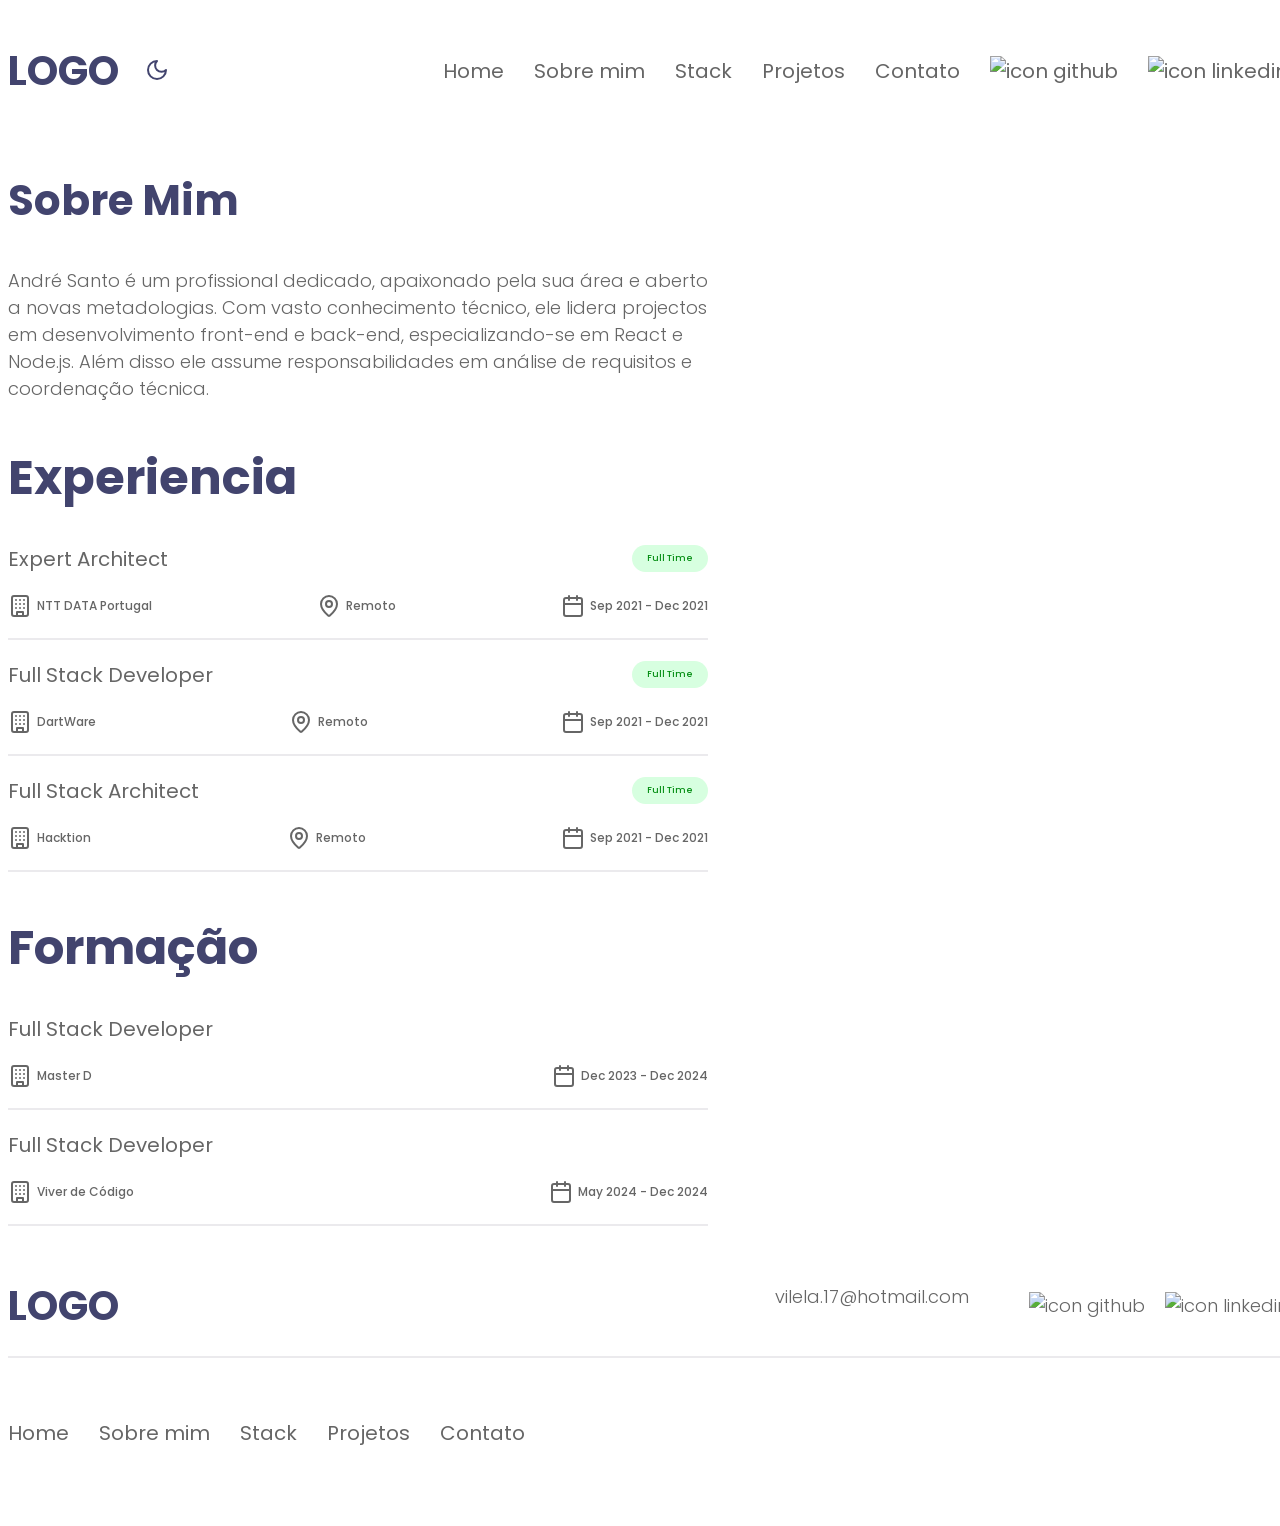
==== Portofólio/src/about.html @ d71cf4ef "Alteração de Pastas" ====
<!DOCTYPE html>
<html lang="pt" data-theme="light">
  <head>
    <title>Portofólio</title>
    <meta charset="UTF-8" />
    <link rel="preconnect" href="https://fonts.googleapis.com" />
    <link rel="preconnect" href="https://fonts.gstatic.com" crossorigin />
    <link
      href="https://fonts.googleapis.com/css2?family=Poppins:ital,wght@0,100;0,200;0,300;0,400;0,500;0,600;0,700;0,800;0,900;1,100;1,200;1,300;1,400;1,500;1,600;1,700;1,800;1,900&display=swap"
      rel="stylesheet"
    />
    <link rel="stylesheet" href="css/main.css" />
  </head>
  <body class="about-page">
    <div class="container">
      <header class="primaryHeader">
        <div class="columnLeft">
          <h2>LOGO</h2>
          <button id="toggleDarkMode" onclick="toggleDarkMode()">
            <svg
              xmlns="http://www.w3.org/2000/svg"
              width="24"
              height="24"
              viewBox="0 0 24 24"
              fill="none"
              stroke="currentColor"
              stroke-width="2"
              stroke-linecap="round"
              stroke-linejoin="round"
              class="lucide lucide-moon"
            >
              <path d="M12 3a6 6 0 0 0 9 9 9 9 0 1 1-9-9Z" />
            </svg>
          </button>
        </div>
        <div class="columnRight">
          <nav>
            <ul>
              <li>
                <a href="index.html">Home</a>
              </li>
              <li>
                <a href="about.html">Sobre mim</a>
              </li>
              <li>
                <a href="stack.html">Stack</a>
              </li>
              <li>
                <a href="projects.html">Projetos</a>
              </li>
              <li>
                <a href="contact.html">Contato</a>
              </li>
              <li>
                <a href="https://github.com/vilela90" target="_blank">
                  <img
                    src="assets/images/icon-github.png"
                    alt="icon github"
                    width="30"
                    height="30"
                  />
                </a>
              </li>
              <li>
                <a
                  href="https://www.linkedin.com/in/andr%C3%A9-santo-fullstack-developer/"
                  target="_blank"
                >
                  <img
                    src="assets/images/icon-linkedin.png"
                    alt="icon linkedin"
                    width="30"
                    height="30"
                  />
                </a>
              </li>
            </ul>
          </nav>
        </div>
      </header>
      <main>
        <section class="sectionAbout">
          <header>
            <h1>Sobre Mim</h1>
          </header>
          <p>André Santo é um profissional dedicado, apaixonado pela sua área e aberto a novas metadologias. Com vasto conhecimento técnico, ele lidera projectos em desenvolvimento front-end e back-end, especializando-se em React e Node.js. Além disso ele assume responsabilidades em análise de requisitos e coordenação técnica.
          </p>
        </section>

        <section class="sectionExperiances">
          <header>
            <h2>Experiencia</h2>
          </header>
          <ul class="expList">
            <li class="expListItem">
              <div class="expFirstLine">
                <div><h3>Expert Architect</h3></div>
                <div class="expBadge">Full Time</div>
              </div>

              <div class="expSecondLine">
                <div><svg xmlns="http://www.w3.org/2000/svg" width="24" height="24" viewBox="0 0 24 24" fill="none" stroke="currentColor" stroke-width="2" stroke-linecap="round" stroke-linejoin="round" class="lucide lucide-building"><rect width="16" height="20" x="4" y="2" rx="2" ry="2"/><path d="M9 22v-4h6v4"/><path d="M8 6h.01"/><path d="M16 6h.01"/><path d="M12 6h.01"/><path d="M12 10h.01"/><path d="M12 14h.01"/><path d="M16 10h.01"/><path d="M16 14h.01"/><path d="M8 10h.01"/><path d="M8 14h.01"/></svg>NTT DATA Portugal</div>
                <div><svg xmlns="http://www.w3.org/2000/svg" width="24" height="24" viewBox="0 0 24 24" fill="none" stroke="currentColor" stroke-width="2" stroke-linecap="round" stroke-linejoin="round" class="lucide lucide-map-pin"><path d="M20 10c0 4.993-5.539 10.193-7.399 11.799a1 1 0 0 1-1.202 0C9.539 20.193 4 14.993 4 10a8 8 0 0 1 16 0"/><circle cx="12" cy="10" r="3"/></svg>Remoto</div>
                <div><svg xmlns="http://www.w3.org/2000/svg" width="24" height="24" viewBox="0 0 24 24" fill="none" stroke="currentColor" stroke-width="2" stroke-linecap="round" stroke-linejoin="round" class="lucide lucide-calendar"><path d="M8 2v4"/><path d="M16 2v4"/><rect width="18" height="18" x="3" y="4" rx="2"/><path d="M3 10h18"/></svg>Sep 2021 - Dec 2021</div>
              </div>
            </li>
          </ul>

          <ul class="expList">
            <li class="expListItem">
              <div class="expFirstLine">
                <div><h3>Full Stack Developer</h3></div>
                <div class="expBadge">Full Time</div>
              </div>

              <div class="expSecondLine">
                <div><svg xmlns="http://www.w3.org/2000/svg" width="24" height="24" viewBox="0 0 24 24" fill="none" stroke="currentColor" stroke-width="2" stroke-linecap="round" stroke-linejoin="round" class="lucide lucide-building"><rect width="16" height="20" x="4" y="2" rx="2" ry="2"/><path d="M9 22v-4h6v4"/><path d="M8 6h.01"/><path d="M16 6h.01"/><path d="M12 6h.01"/><path d="M12 10h.01"/><path d="M12 14h.01"/><path d="M16 10h.01"/><path d="M16 14h.01"/><path d="M8 10h.01"/><path d="M8 14h.01"/></svg>DartWare</div>
                <div><svg xmlns="http://www.w3.org/2000/svg" width="24" height="24" viewBox="0 0 24 24" fill="none" stroke="currentColor" stroke-width="2" stroke-linecap="round" stroke-linejoin="round" class="lucide lucide-map-pin"><path d="M20 10c0 4.993-5.539 10.193-7.399 11.799a1 1 0 0 1-1.202 0C9.539 20.193 4 14.993 4 10a8 8 0 0 1 16 0"/><circle cx="12" cy="10" r="3"/></svg>Remoto</div>
                <div><svg xmlns="http://www.w3.org/2000/svg" width="24" height="24" viewBox="0 0 24 24" fill="none" stroke="currentColor" stroke-width="2" stroke-linecap="round" stroke-linejoin="round" class="lucide lucide-calendar"><path d="M8 2v4"/><path d="M16 2v4"/><rect width="18" height="18" x="3" y="4" rx="2"/><path d="M3 10h18"/></svg>Sep 2021 - Dec 2021</div>
              </div>
            </li>
          </ul>

          <ul class="expList">
            <li class="expListItem">
              <div class="expFirstLine">
                <div><h3>Full Stack Architect</h3></div>
                <div class="expBadge">Full Time</div>
              </div>

              <div class="expSecondLine">
                <div><svg xmlns="http://www.w3.org/2000/svg" width="24" height="24" viewBox="0 0 24 24" fill="none" stroke="currentColor" stroke-width="2" stroke-linecap="round" stroke-linejoin="round" class="lucide lucide-building"><rect width="16" height="20" x="4" y="2" rx="2" ry="2"/><path d="M9 22v-4h6v4"/><path d="M8 6h.01"/><path d="M16 6h.01"/><path d="M12 6h.01"/><path d="M12 10h.01"/><path d="M12 14h.01"/><path d="M16 10h.01"/><path d="M16 14h.01"/><path d="M8 10h.01"/><path d="M8 14h.01"/></svg>Hacktion</div>
                <div><svg xmlns="http://www.w3.org/2000/svg" width="24" height="24" viewBox="0 0 24 24" fill="none" stroke="currentColor" stroke-width="2" stroke-linecap="round" stroke-linejoin="round" class="lucide lucide-map-pin"><path d="M20 10c0 4.993-5.539 10.193-7.399 11.799a1 1 0 0 1-1.202 0C9.539 20.193 4 14.993 4 10a8 8 0 0 1 16 0"/><circle cx="12" cy="10" r="3"/></svg>Remoto</div>
                <div><svg xmlns="http://www.w3.org/2000/svg" width="24" height="24" viewBox="0 0 24 24" fill="none" stroke="currentColor" stroke-width="2" stroke-linecap="round" stroke-linejoin="round" class="lucide lucide-calendar"><path d="M8 2v4"/><path d="M16 2v4"/><rect width="18" height="18" x="3" y="4" rx="2"/><path d="M3 10h18"/></svg>Sep 2021 - Dec 2021</div>
              </div>
            </li>
          </ul>
          
        </section>

        <section class="sectionFormation">
          <header>
            <h2>Formação</h2>
          </header>
          <ul class="expList">
            <li class="expListItem">
              <div class="expFirstLine">
                <div><h3>Full Stack Developer</h3></div>
              </div>

              <div class="expSecondLine">
                <div><svg xmlns="http://www.w3.org/2000/svg" width="24" height="24" viewBox="0 0 24 24" fill="none" stroke="currentColor" stroke-width="2" stroke-linecap="round" stroke-linejoin="round" class="lucide lucide-building"><rect width="16" height="20" x="4" y="2" rx="2" ry="2"/><path d="M9 22v-4h6v4"/><path d="M8 6h.01"/><path d="M16 6h.01"/><path d="M12 6h.01"/><path d="M12 10h.01"/><path d="M12 14h.01"/><path d="M16 10h.01"/><path d="M16 14h.01"/><path d="M8 10h.01"/><path d="M8 14h.01"/></svg>Master D</div>
                <div><svg xmlns="http://www.w3.org/2000/svg" width="24" height="24" viewBox="0 0 24 24" fill="none" stroke="currentColor" stroke-width="2" stroke-linecap="round" stroke-linejoin="round" class="lucide lucide-calendar"><path d="M8 2v4"/><path d="M16 2v4"/><rect width="18" height="18" x="3" y="4" rx="2"/><path d="M3 10h18"/></svg>Dec 2023 - Dec 2024</div>
              </div>
            </li>
          </ul>

          <ul class="expList">
            <li class="expListItem">
              <div class="expFirstLine">
                <div><h3>Full Stack Developer</h3></div>
              </div>

              <div class="expSecondLine">
                <div><svg xmlns="http://www.w3.org/2000/svg" width="24" height="24" viewBox="0 0 24 24" fill="none" stroke="currentColor" stroke-width="2" stroke-linecap="round" stroke-linejoin="round" class="lucide lucide-building"><rect width="16" height="20" x="4" y="2" rx="2" ry="2"/><path d="M9 22v-4h6v4"/><path d="M8 6h.01"/><path d="M16 6h.01"/><path d="M12 6h.01"/><path d="M12 10h.01"/><path d="M12 14h.01"/><path d="M16 10h.01"/><path d="M16 14h.01"/><path d="M8 10h.01"/><path d="M8 14h.01"/></svg>Viver de Código</div>
                <div><svg xmlns="http://www.w3.org/2000/svg" width="24" height="24" viewBox="0 0 24 24" fill="none" stroke="currentColor" stroke-width="2" stroke-linecap="round" stroke-linejoin="round" class="lucide lucide-calendar"><path d="M8 2v4"/><path d="M16 2v4"/><rect width="18" height="18" x="3" y="4" rx="2"/><path d="M3 10h18"/></svg>May 2024 - Dec 2024</div>
              </div>
            </li>
          </ul>
          
        </section>
        
        
        <footer class="footerWrapper">
            <div class="mainFooter">
              <div class="mainFooterColumn left">
                <h2>LOGO</h2>
              </div>

              <div class="mainFooterColumn right">
                <div>
                  <a href="mailto:vilela.17@hotmail.com">vilela.17@hotmail.com</p>
                </div>
                <div>
                  <ul>
                    <li>
                      <a href="https://github.com/vilela90" target="_blank">
                        <img
                          src="assets/images/icon-github.png"
                          alt="icon github"
                          width="30"
                          height="30"
                        />
                      </a>
                    </li>
                    <li>
                      <a
                        href="https://www.linkedin.com/in/andr%C3%A9-santo-fullstack-developer/"
                        target="_blank"
                      >
                        <img
                          src="assets/images/icon-linkedin.png"
                          alt="icon linkedin"
                          width="30"
                          height="30"
                        />
                      </a>
                    </li>
                  </ul>
                </div>
              </div>
            </div>

            <div class="miniFooter">
              <nav>
                <ul>
                  <li>
                    <a href="index.html">Home</a>
                  </li>
                  <li>
                    <a href="about.html">Sobre mim</a>
                  </li>
                  <li>
                    <a href="stack.html">Stack</a>
                  </li>
                  <li>
                    <a href="projects.html">Projetos</a>
                  </li>
                  <li>
                    <a href="contact.html">Contato</a>
                  </li>
                  <li>
                  <li>
                </ul>
              </nav>
            </div>
        </footer>
      </main>
    </div>
    <script src="js/main.js"></script>
  </body>
</html>
---- Portofólio/src/css/main.css ----
/*
* MAIN
* - CSS principal do projeto
*/

@import url("_variables.css");

html {
  font-size: 62.5%;
  font-family: "Poppins", sans-serif;
}

body {
  background-color: var(--background);
  color: #fff;
}

/*
*
* TIPOGRAFIA
*
*/

h1,
h2 {
  font-weight: var(--fontWeightBold);
}

h1 {
  color: var(--colorH1);
  font-size: 5.8rem;
}

h2 {
  color: var(--colorH2);
  font-size: 4.8rem;
}

h3 {
  color: var(--colorH3);
  font-weight: var(--fontWeightRegular);
  font-size: 3.2rem;
}

h4 {
  color: var(--colorH4);
  font-weight: var(--fontWeightMedium);
  font-size: 2.8rem;
}

p {
  color: var(--colorP);
  font-weight: var(--fontWeightLight);
  font-size: 1.8rem;
}

small {
  color: var(--colorP);
  font-weight: var(--fontWeightLight);
  font-size: 1.4rem;
}

strong {
  color: var(--colorP);
  font-weight: var(--fontWeightRegular);
  font-size: 1.6rem;
}

section {
  margin: 200px 0;
}

.primaryHeader {
  display: flex;
  justify-content: space-between;
  align-items: center;
}

.primaryHeader .columnLeft {
  width: 20%;
  display: flex;
  justify-content: flex-start;
  align-items: center;
  gap: 20px;
}

.primaryHeader .columnLeft button {
  background-color: transparent;
  border: none;
  cursor: pointer;
}

.primaryHeader .columnLeft button svg {
  stroke: var(--colorText);
}

.primaryHeader .columnRight {
  width: 80%;
}

.primaryHeader .columnLeft h2 {
  font-size: 4rem;
  font-weight: var(--fontWeightBold);
}

.primaryHeader .columnRight nav ul {
  display: flex;
  justify-content: flex-end;
  align-items: center;
  gap: 30px;
}

.primaryHeader .columnRight nav ul li a {
  font-size: 2rem;
  color: var(--colorPrimaryMenu);
  text-decoration: none;
}

.primaryHeader .columnRight nav ul {
  list-style: none;
}

.container {
  width: 1280px;
  margin: 0 auto;
}

/*
*
* SECTION BANNER
*
*/

.sectionBanner {
  display: flex;
  justify-content: space-between;
  align-items: center;
  width: 1200px;
  margin-left: auto;
  margin-right: auto;
}

.sectionBanner .columnLeft h1 {
  font-size: 5.8rem;
  line-height: 7rem;
}

.sectionBanner .columnLeft h1 span {
  background: var(--primaryGradient);
  background-clip: text;
  -webkit-text-fill-color: transparent;
}

.sectionBanner .columnRight img {
  width: calc(100% - 20px);
  height: calc(100% - 20px);
  border-radius: 100%;
  /* 
  Caso não consigam fazer border gradient com o pseudo elemento - before:
  Deixo uma alternativa (menos compativel com navegadores mais antigos).
  ----------->
  border: 5px solid;
  border-image-slice: 1;
  border-image-source: linear-gradient(#743ad5, #d53a9d);
  */
}

.sectionBanner .columnRight {
  position: relative;
  border-radius: 100%;
  overflow: hidden;
  display: flex;
  justify-content: center;
  align-items: center;
  width: 349px;
  height: 349px;
}

.sectionBanner .columnRight::before {
  content: "";
  width: 100%;
  height: 100%;
  background: var(--primaryGradient);
  left: 0;
  top: 0;
  position: absolute;
  z-index: -1;
  transform: rotate(-90deg);
}

/*
*
* SECTION STACK
*
*/

.sectionStack header {
  text-align: center;
}

.sectionStack header h2 {
  margin-bottom: 10px;
}
.sectionStack header h3 {
  margin-top: 0;
}

.sectionStack .stackImagesContainer {
  display: flex;
  justify-content: space-around;
  align-items: flex-start;
  flex-wrap: wrap;
  column-gap: 40px;
  row-gap: 70px;
  width: 1024px;
  margin: 100px auto 0 auto;
}

.imageLight,
.imageDark {
  display: none;
}

html[data-theme="light"] .imageLight {
  display: inline-block !important;
}

html[data-theme="dark"] .imageDark {
  display: inline-block !important;
}

/*
*
* SECTION PROJECTS
*
*/

.sectionProjects header {
  text-align: center;
}

.sectionProjects header h2 {
  margin-bottom: 10px;
}
.sectionProjects header h3 {
  margin-top: 0;
}

.sectionProjects .projectsContainer {
  display: flex;
  justify-content: flex-start;
  align-items: flex-start;
  flex-wrap: wrap;
  column-gap: 40px;
  row-gap: 60px;
  margin-top: 100px;
}

.projectBox {
  max-width: 375px;
  width: 100%;
  border-radius: 20px;
  overflow: hidden;
  background-color: var(--backgroundProjectBox);
  box-shadow: rgba(000, 000, 000, 0.2) 0px 8px 24px;
}

.projectContent {
  padding: 30px;
}

.projectContent h4 {
  margin: 0;
  line-height: 2.8rem;
}

.projectActions {
  display: flex;
  justify-content: space-between;
  align-items: center;
  width: 100%;
  margin-top: 20px;
}

.projectActions .linkWithIcon {
  display: flex;
  align-items: center;
  gap: 10px;
}

.projectActions .linkWithIcon a {
  color: var(--colorAnchor);
  text-decoration: underline;
  font-size: 1.6rem;
  font-weight: var(--fontWeightRegular);
}

.projectActions .linkWithIcon:first-child svg path {
  stroke: var(--colorAnchor);
}

.projectActions .linkWithIcon:last-child svg path {
  fill: var(--colorAnchor);
}

/* footerWrapper
mainFooter
mainFooterColumn */

/*
*
* FOOTER
*
*/

.footerWrapper .mainFooter {
  display: flex;
  justify-content: space-between;
  align-items: center;
  border-bottom: 2px solid var(--colorBorder);
  height: 100px;
}

/*
*
* MAIN FOOTER
*
*/

.footerWrapper .mainFooter .mainFooterColumn {
  display: flex;
  align-items: center;
}

.footerWrapper .mainFooter .mainFooterColumn.left {
  justify-content: flex-start;
}

.footerWrapper .mainFooter .mainFooterColumn.left h2 {
  font-size: 4rem;
}

.footerWrapper .mainFooter .mainFooterColumn.right {
  justify-content: flex-end;
}

.mainFooterColumn.right ul {
  list-style: none;
  display: flex;
  justify-content: center;
  align-items: center;
  gap: 20px;
}

.mainFooterColumn.right a {
  color: var(--colorP);
  font-weight: var(--fontWeightLight);
  font-size: 1.8rem;
  text-decoration: none;
}

/*
*
* MINI FOOTER
*
*/

.miniFooter {
  padding: 60px 0;
}

.miniFooter nav ul {
  display: flex;
  justify-content: flex-start;
  align-items: center;
  gap: 30px;
  padding-left: 0;
  margin-top: 0;
}

.miniFooter nav ul li a {
  font-size: 2rem;
  color: var(--colorPrimaryMenu);
  text-decoration: none;
}

.miniFooter nav ul {
  list-style: none;
}

/*
* PAGES
*/


/*
* PAGE About
*/
.about-page section {
  width: 100%;
  max-width: 700px;
  margin: 30px 0;
}

.about-page section header h2 {
  margin-bottom: 10px;
}

.about-page section.sectionAbout h1 {
  font-size: 4.2rem;
  font-weight: var(--fontWeightBold);
}

.about-page .expList {
  color: var(--colorP);
  list-style: none;
  padding-left: 0;
  margin: 0;
}

.about-page .expList .expListItem {
  padding-bottom: 20px;
  border-bottom: 2px solid var(--colorBorder);
}

.about-page .expList .expFirstLine {
  display: flex;
  justify-content: space-between;
  align-items: center;
}

.about-page .expList .expFirstLine h3 {
  font-size: 2rem;
  font-weight: var(--fontWeightRegular);
}

.about-page .expBadge {
  background-color: var(--green02);
  color: var(--green01);
  padding: 7px 15px;
  border-radius: 100px;
  cursor: default;
  font-size: 0.9rem;
  font-weight: var(--fontWeightMedium);
}

.about-page .expList .expSecondLine {
  display: flex;
  justify-content: space-between;
  align-items: center;
  font-size: 1.2rem;
  font-weight: var(--fontWeightMedium);
  color: var(--colorP);
}

.about-page .expList .expSecondLine > div {
  display: flex;
  align-items: center;
  gap: 5px;
}

/*
* PAGE Stack
*/

/*.stack-page section {
  width: 100%;
  max-width: 700px;
  margin: 30px 0;
}*/

.sectionStack1 header {
  text-align: left;
}

.sectionStack1 header h2 {
  font-size: 4.2rem;
  font-weight: var(--fontWeightBold);
}
.sectionStack1 header h3 {
  font-size: 2rem;
  font-weight: var(--fontWeightRegular);
}

.sectionStack1 .stackImagesContainer {
  display: flex;
  justify-content: space-around;
  align-items: flex-start;
  flex-wrap: wrap;
  column-gap: 100px;
  row-gap: 70px;
  
  margin: 100px auto 0 auto;
}

.imageLight,
.imageDark {
  display: none;
}

html[data-theme="light"] .imageLight {
  display: inline-block !important;
}

html[data-theme="dark"] .imageDark {
  display: inline-block !important;
}


/*
* PAGE Projects
*/



.sectionProjects1 header {
  text-align: left;
}

.sectionProjects1 header h2 {
  font-size: 4.2rem;
  font-weight: var(--fontWeightBold);
}
.sectionProjects1 header h3 {
  font-size: 2rem;
  font-weight: var(--fontWeightRegular);
}

.sectionProjects1 .projectsContainer {
  display: flex;
  justify-content: flex-start;
  align-items: flex-start;
  flex-wrap: wrap;
  column-gap: 40px;
  row-gap: 60px;
  margin-top: 100px;
}

.projectBox {
  max-width: 375px;
  width: 100%;
  border-radius: 20px;
  overflow: hidden;
  background-color: var(--backgroundProjectBox);
  box-shadow: rgba(000, 000, 000, 0.2) 0px 8px 24px;
}

.projectContent {
  padding: 30px;
}

.projectContent h4 {
  margin: 0;
  line-height: 2.8rem;
}

.projectActions {
  display: flex;
  justify-content: space-between;
  align-items: center;
  width: 100%;
  margin-top: 20px;
}

.projectActions .linkWithIcon {
  display: flex;
  align-items: center;
  gap: 10px;
}

.projectActions .linkWithIcon a {
  color: var(--colorAnchor);
  text-decoration: underline;
  font-size: 1.6rem;
  font-weight: var(--fontWeightRegular);
}

.projectActions .linkWithIcon:first-child svg path {
  stroke: var(--colorAnchor);
}

.projectActions .linkWithIcon:last-child svg path {
  fill: var(--colorAnchor);
}



/*
* PAGE Contact
*/

.sectionContact {
  margin: 200px 0;
}

.sectionContact div{
  text-align: center;
}

.sectionContact h1 {
  font-size: 5.8rem;
  line-height: 7rem;
  margin-bottom: 20px;
}

.sectionContact a{
  background: var(--primaryGradient);
  background-clip: text;
  -webkit-text-fill-color: transparent;
  font-size: 5.8rem;
  line-height: 7rem;
  font-weight: var(--fontWeightBold);
  text-decoration: none;
}
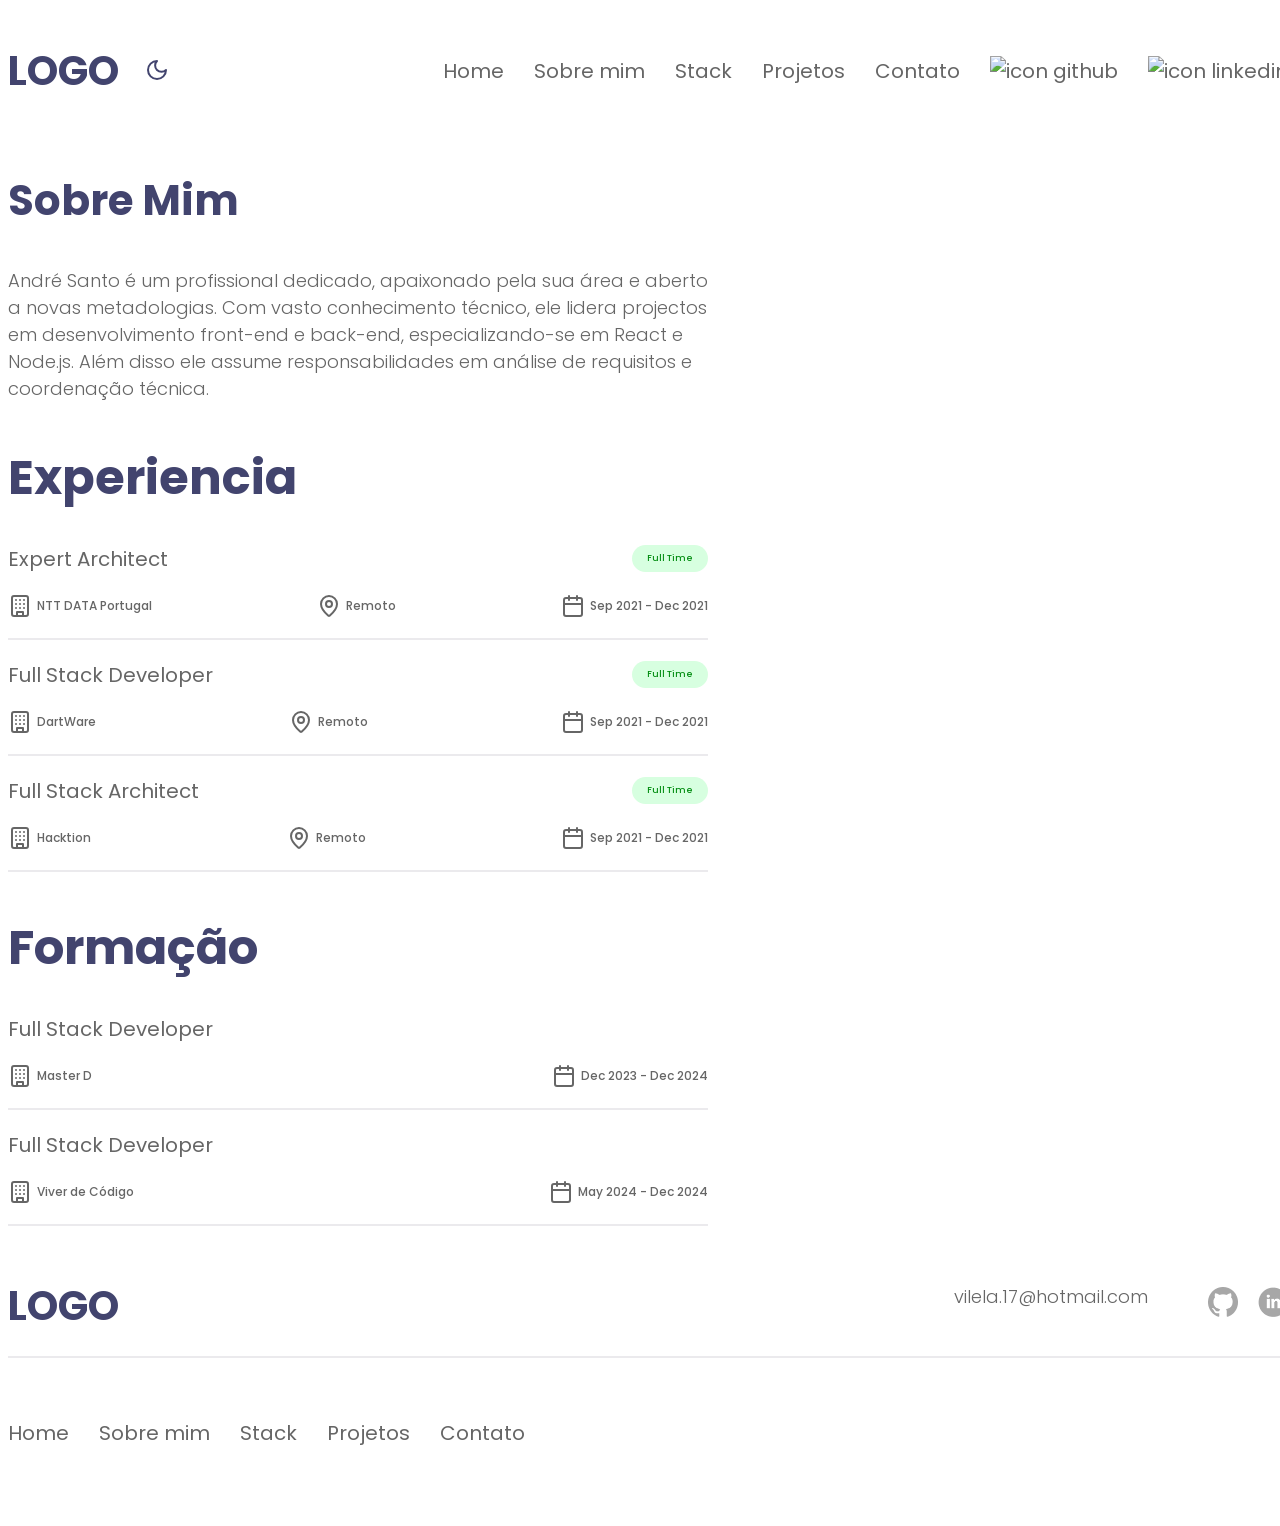
==== commit 6b974060: "refactor(HTML): footer movido para a mesma hierarquia do header e main" ====
--- a/Portofólio/src/about.html
+++ b/Portofólio/src/about.html
@@ -169,9 +169,9 @@
           </ul>
           
         </section>
-        
-        
-        <footer class="footerWrapper">
+      </main>
+
+      <footer class="footerWrapper">
             <div class="mainFooter">
               <div class="mainFooterColumn left">
                 <h2>LOGO</h2>
@@ -186,7 +186,7 @@
                     <li>
                       <a href="https://github.com/vilela90" target="_blank">
                         <img
-                          src="assets/images/icon-github.png"
+                          src="../assets/images/icon-github.png"
                           alt="icon github"
                           width="30"
                           height="30"
@@ -199,7 +199,7 @@
                         target="_blank"
                       >
                         <img
-                          src="assets/images/icon-linkedin.png"
+                          src="../assets/images/icon-linkedin.png"
                           alt="icon linkedin"
                           width="30"
                           height="30"
@@ -234,8 +234,8 @@
                 </ul>
               </nav>
             </div>
-        </footer>
-      </main>
+      </footer>
+
     </div>
     <script src="js/main.js"></script>
   </body>
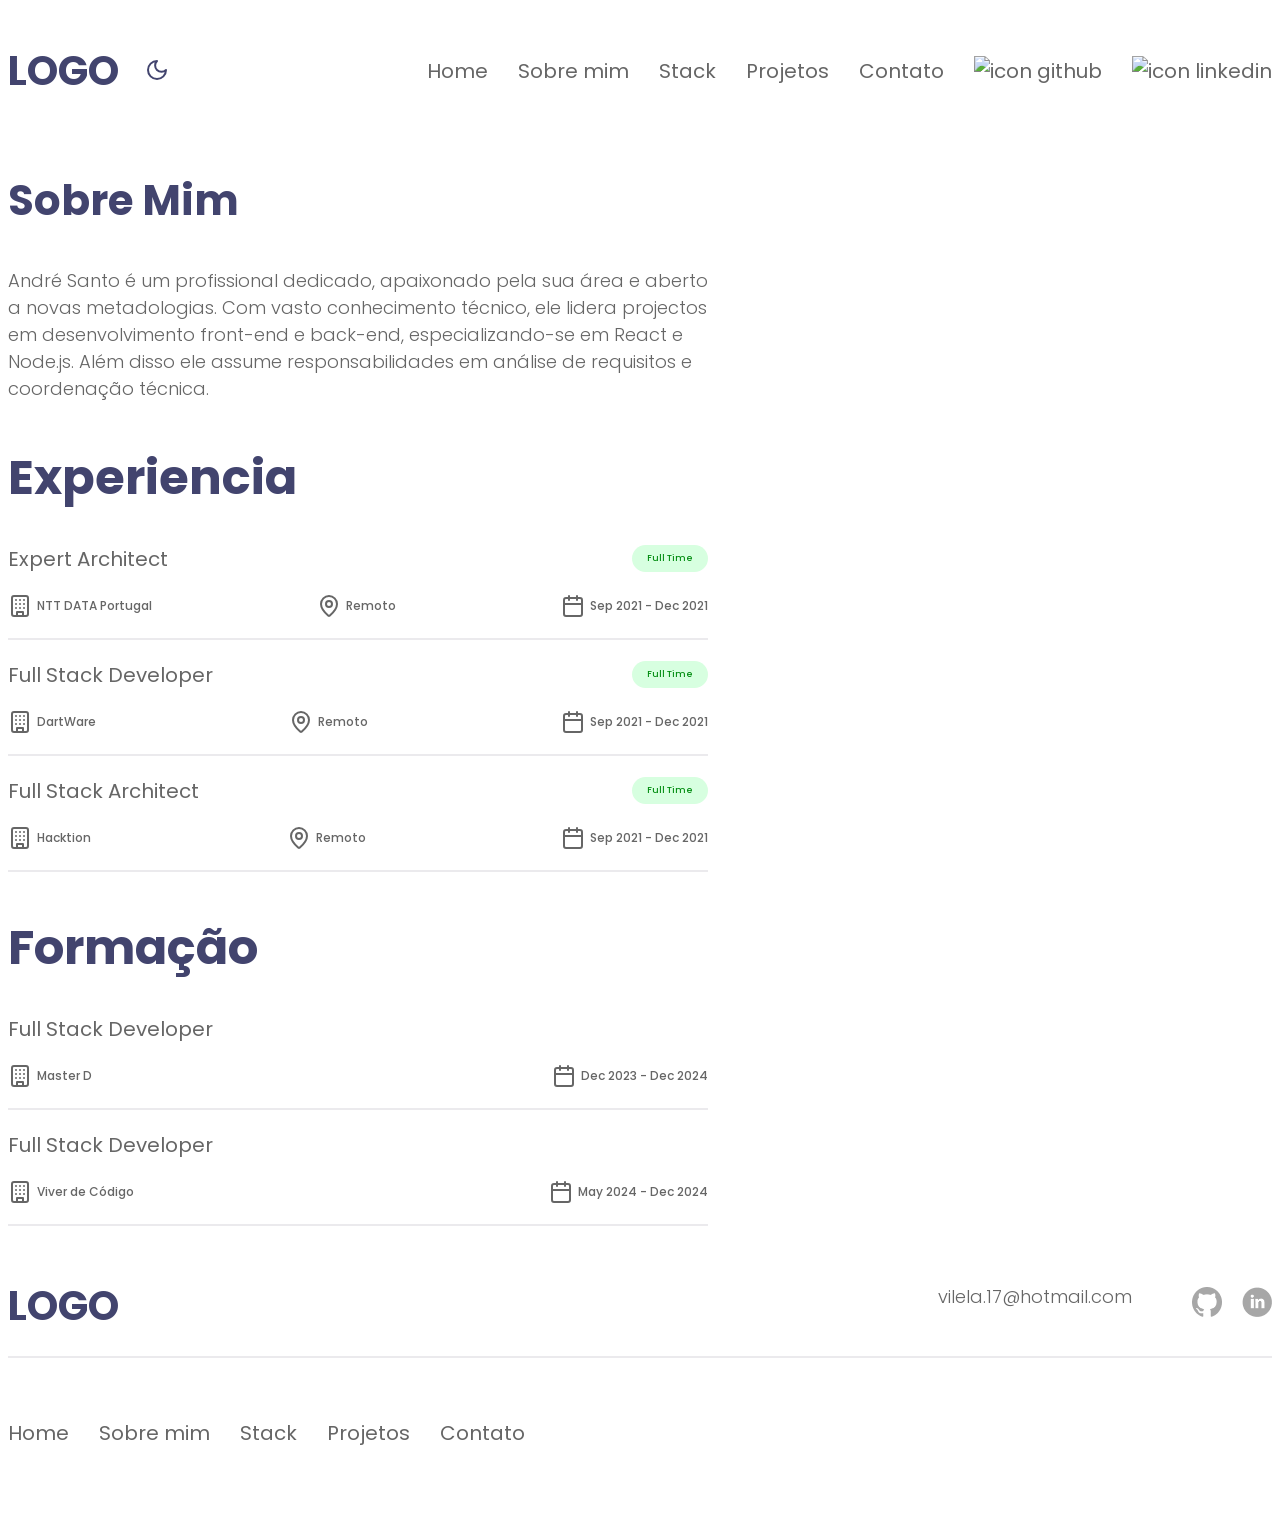
==== commit 365dd97f: "feat(StarterMobile): inicialização do workflow mobile first" ====
--- a/Portofólio/src/about.html
+++ b/Portofólio/src/about.html
@@ -10,6 +10,7 @@
       rel="stylesheet"
     />
     <link rel="stylesheet" href="css/main.css" />
+    <meta name="viewport" content="width=device-width, initial-scale=1.0">
   </head>
   <body class="about-page">
     <div class="container">
--- a/Portofólio/src/css/main.css
+++ b/Portofólio/src/css/main.css
@@ -70,6 +70,8 @@
   margin: 200px 0;
 }
 
+/*MOBILE*/
+
 .primaryHeader {
   display: flex;
   justify-content: space-between;
@@ -121,21 +123,19 @@
 }
 
 .container {
-  width: 1280px;
+  width: 100%;
+  max-width: 1280px;
   margin: 0 auto;
 }
 
-/*
-*
-* SECTION BANNER
-*
-*/
+/*SECTION BANNER*/
 
 .sectionBanner {
   display: flex;
   justify-content: space-between;
   align-items: center;
-  width: 1200px;
+  width: 100%;
+  max-width: 1200px;
   margin-left: auto;
   margin-right: auto;
 }
@@ -188,11 +188,7 @@
   transform: rotate(-90deg);
 }
 
-/*
-*
-* SECTION STACK
-*
-*/
+/*SECTION STACK*/
 
 .sectionStack header {
   text-align: center;
@@ -229,11 +225,7 @@
   display: inline-block !important;
 }
 
-/*
-*
-* SECTION PROJECTS
-*
-*/
+/*SECTION PROJECTS*/
 
 .sectionProjects header {
   text-align: center;
@@ -307,11 +299,7 @@
 mainFooter
 mainFooterColumn */
 
-/*
-*
-* FOOTER
-*
-*/
+/*FOOTER*/
 
 .footerWrapper .mainFooter {
   display: flex;
@@ -321,11 +309,7 @@
   height: 100px;
 }
 
-/*
-*
-* MAIN FOOTER
-*
-*/
+/*MAIN FOOTER*/
 
 .footerWrapper .mainFooter .mainFooterColumn {
   display: flex;
@@ -359,11 +343,7 @@
   text-decoration: none;
 }
 
-/*
-*
-* MINI FOOTER
-*
-*/
+/*MINI FOOTER*/
 
 .miniFooter {
   padding: 60px 0;
@@ -392,10 +372,7 @@
 * PAGES
 */
 
-
-/*
-* PAGE About
-*/
+/*PAGE About*/
 .about-page section {
   width: 100%;
   max-width: 700px;
@@ -459,9 +436,7 @@
   gap: 5px;
 }
 
-/*
-* PAGE Stack
-*/
+/*PAGE Stack*/
 
 /*.stack-page section {
   width: 100%;
@@ -506,12 +481,7 @@
   display: inline-block !important;
 }
 
-
-/*
-* PAGE Projects
-*/
-
-
+/*PAGE Projects*/
 
 .sectionProjects1 header {
   text-align: left;
@@ -583,11 +553,7 @@
   fill: var(--colorAnchor);
 }
 
-
-
-/*
-* PAGE Contact
-*/
+/*PAGE Contact*/
 
 .sectionContact {
   margin: 200px 0;
@@ -611,4 +577,516 @@
   line-height: 7rem;
   font-weight: var(--fontWeightBold);
   text-decoration: none;
-}+}
+
+/*MEDIA QUERIES*/
+
+  /*DESKTOP*/
+@media (min-width: 769PX){
+.primaryHeader {
+  display: flex;
+  justify-content: space-between;
+  align-items: center;
+}
+
+.primaryHeader .columnLeft {
+  width: 20%;
+  display: flex;
+  justify-content: flex-start;
+  align-items: center;
+  gap: 20px;
+}
+
+.primaryHeader .columnLeft button {
+  background-color: transparent;
+  border: none;
+  cursor: pointer;
+}
+
+.primaryHeader .columnLeft button svg {
+  stroke: var(--colorText);
+}
+
+.primaryHeader .columnRight {
+  width: 80%;
+}
+
+.primaryHeader .columnLeft h2 {
+  font-size: 4rem;
+  font-weight: var(--fontWeightBold);
+}
+
+.primaryHeader .columnRight nav ul {
+  display: flex;
+  justify-content: flex-end;
+  align-items: center;
+  gap: 30px;
+}
+
+.primaryHeader .columnRight nav ul li a {
+  font-size: 2rem;
+  color: var(--colorPrimaryMenu);
+  text-decoration: none;
+}
+
+.primaryHeader .columnRight nav ul {
+  list-style: none;
+}
+
+.container {
+  width: 100%;
+  max-width: 1280px;
+  margin: 0 auto;
+}
+
+/*SECTION BANNER*/
+
+.sectionBanner {
+  display: flex;
+  justify-content: space-between;
+  align-items: center;
+  width: 100%;
+  max-width: 1200px;
+  margin-left: auto;
+  margin-right: auto;
+}
+
+.sectionBanner .columnLeft h1 {
+  font-size: 5.8rem;
+  line-height: 7rem;
+}
+
+.sectionBanner .columnLeft h1 span {
+  background: var(--primaryGradient);
+  background-clip: text;
+  -webkit-text-fill-color: transparent;
+}
+
+.sectionBanner .columnRight img {
+  width: calc(100% - 20px);
+  height: calc(100% - 20px);
+  border-radius: 100%;
+  /* 
+  Caso não consigam fazer border gradient com o pseudo elemento - before:
+  Deixo uma alternativa (menos compativel com navegadores mais antigos).
+  ----------->
+  border: 5px solid;
+  border-image-slice: 1;
+  border-image-source: linear-gradient(#743ad5, #d53a9d);
+  */
+}
+
+.sectionBanner .columnRight {
+  position: relative;
+  border-radius: 100%;
+  overflow: hidden;
+  display: flex;
+  justify-content: center;
+  align-items: center;
+  width: 349px;
+  height: 349px;
+}
+
+.sectionBanner .columnRight::before {
+  content: "";
+  width: 100%;
+  height: 100%;
+  background: var(--primaryGradient);
+  left: 0;
+  top: 0;
+  position: absolute;
+  z-index: -1;
+  transform: rotate(-90deg);
+}
+
+/*SECTION STACK*/
+
+.sectionStack header {
+  text-align: center;
+}
+
+.sectionStack header h2 {
+  margin-bottom: 10px;
+}
+.sectionStack header h3 {
+  margin-top: 0;
+}
+
+.sectionStack .stackImagesContainer {
+  display: flex;
+  justify-content: space-around;
+  align-items: flex-start;
+  flex-wrap: wrap;
+  column-gap: 40px;
+  row-gap: 70px;
+  width: 1024px;
+  margin: 100px auto 0 auto;
+}
+
+.imageLight,
+.imageDark {
+  display: none;
+}
+
+html[data-theme="light"] .imageLight {
+  display: inline-block !important;
+}
+
+html[data-theme="dark"] .imageDark {
+  display: inline-block !important;
+}
+
+/*SECTION PROJECTS*/
+
+.sectionProjects header {
+  text-align: center;
+}
+
+.sectionProjects header h2 {
+  margin-bottom: 10px;
+}
+.sectionProjects header h3 {
+  margin-top: 0;
+}
+
+.sectionProjects .projectsContainer {
+  display: flex;
+  justify-content: flex-start;
+  align-items: flex-start;
+  flex-wrap: wrap;
+  column-gap: 40px;
+  row-gap: 60px;
+  margin-top: 100px;
+}
+
+.projectBox {
+  max-width: 375px;
+  width: 100%;
+  border-radius: 20px;
+  overflow: hidden;
+  background-color: var(--backgroundProjectBox);
+  box-shadow: rgba(000, 000, 000, 0.2) 0px 8px 24px;
+}
+
+.projectContent {
+  padding: 30px;
+}
+
+.projectContent h4 {
+  margin: 0;
+  line-height: 2.8rem;
+}
+
+.projectActions {
+  display: flex;
+  justify-content: space-between;
+  align-items: center;
+  width: 100%;
+  margin-top: 20px;
+}
+
+.projectActions .linkWithIcon {
+  display: flex;
+  align-items: center;
+  gap: 10px;
+}
+
+.projectActions .linkWithIcon a {
+  color: var(--colorAnchor);
+  text-decoration: underline;
+  font-size: 1.6rem;
+  font-weight: var(--fontWeightRegular);
+}
+
+.projectActions .linkWithIcon:first-child svg path {
+  stroke: var(--colorAnchor);
+}
+
+.projectActions .linkWithIcon:last-child svg path {
+  fill: var(--colorAnchor);
+}
+
+/* footerWrapper
+mainFooter
+mainFooterColumn */
+
+/*FOOTER*/
+
+.footerWrapper .mainFooter {
+  display: flex;
+  justify-content: space-between;
+  align-items: center;
+  border-bottom: 2px solid var(--colorBorder);
+  height: 100px;
+}
+
+/*MAIN FOOTER*/
+
+.footerWrapper .mainFooter .mainFooterColumn {
+  display: flex;
+  align-items: center;
+}
+
+.footerWrapper .mainFooter .mainFooterColumn.left {
+  justify-content: flex-start;
+}
+
+.footerWrapper .mainFooter .mainFooterColumn.left h2 {
+  font-size: 4rem;
+}
+
+.footerWrapper .mainFooter .mainFooterColumn.right {
+  justify-content: flex-end;
+}
+
+.mainFooterColumn.right ul {
+  list-style: none;
+  display: flex;
+  justify-content: center;
+  align-items: center;
+  gap: 20px;
+}
+
+.mainFooterColumn.right a {
+  color: var(--colorP);
+  font-weight: var(--fontWeightLight);
+  font-size: 1.8rem;
+  text-decoration: none;
+}
+
+/*MINI FOOTER*/
+
+.miniFooter {
+  padding: 60px 0;
+}
+
+.miniFooter nav ul {
+  display: flex;
+  justify-content: flex-start;
+  align-items: center;
+  gap: 30px;
+  padding-left: 0;
+  margin-top: 0;
+}
+
+.miniFooter nav ul li a {
+  font-size: 2rem;
+  color: var(--colorPrimaryMenu);
+  text-decoration: none;
+}
+
+.miniFooter nav ul {
+  list-style: none;
+}
+
+/*
+* PAGES
+*/
+
+/*PAGE About*/
+.about-page section {
+  width: 100%;
+  max-width: 700px;
+  margin: 30px 0;
+}
+
+.about-page section header h2 {
+  margin-bottom: 10px;
+}
+
+.about-page section.sectionAbout h1 {
+  font-size: 4.2rem;
+  font-weight: var(--fontWeightBold);
+}
+
+.about-page .expList {
+  color: var(--colorP);
+  list-style: none;
+  padding-left: 0;
+  margin: 0;
+}
+
+.about-page .expList .expListItem {
+  padding-bottom: 20px;
+  border-bottom: 2px solid var(--colorBorder);
+}
+
+.about-page .expList .expFirstLine {
+  display: flex;
+  justify-content: space-between;
+  align-items: center;
+}
+
+.about-page .expList .expFirstLine h3 {
+  font-size: 2rem;
+  font-weight: var(--fontWeightRegular);
+}
+
+.about-page .expBadge {
+  background-color: var(--green02);
+  color: var(--green01);
+  padding: 7px 15px;
+  border-radius: 100px;
+  cursor: default;
+  font-size: 0.9rem;
+  font-weight: var(--fontWeightMedium);
+}
+
+.about-page .expList .expSecondLine {
+  display: flex;
+  justify-content: space-between;
+  align-items: center;
+  font-size: 1.2rem;
+  font-weight: var(--fontWeightMedium);
+  color: var(--colorP);
+}
+
+.about-page .expList .expSecondLine > div {
+  display: flex;
+  align-items: center;
+  gap: 5px;
+}
+
+/*PAGE Stack*/
+
+/*.stack-page section {
+  width: 100%;
+  max-width: 700px;
+  margin: 30px 0;
+}*/
+
+.sectionStack1 header {
+  text-align: left;
+}
+
+.sectionStack1 header h2 {
+  font-size: 4.2rem;
+  font-weight: var(--fontWeightBold);
+}
+.sectionStack1 header h3 {
+  font-size: 2rem;
+  font-weight: var(--fontWeightRegular);
+}
+
+.sectionStack1 .stackImagesContainer {
+  display: flex;
+  justify-content: space-around;
+  align-items: flex-start;
+  flex-wrap: wrap;
+  column-gap: 100px;
+  row-gap: 70px;
+  
+  margin: 100px auto 0 auto;
+}
+
+.imageLight,
+.imageDark {
+  display: none;
+}
+
+html[data-theme="light"] .imageLight {
+  display: inline-block !important;
+}
+
+html[data-theme="dark"] .imageDark {
+  display: inline-block !important;
+}
+
+/*PAGE Projects*/
+
+.sectionProjects1 header {
+  text-align: left;
+}
+
+.sectionProjects1 header h2 {
+  font-size: 4.2rem;
+  font-weight: var(--fontWeightBold);
+}
+.sectionProjects1 header h3 {
+  font-size: 2rem;
+  font-weight: var(--fontWeightRegular);
+}
+
+.sectionProjects1 .projectsContainer {
+  display: flex;
+  justify-content: flex-start;
+  align-items: flex-start;
+  flex-wrap: wrap;
+  column-gap: 40px;
+  row-gap: 60px;
+  margin-top: 100px;
+}
+
+.projectBox {
+  max-width: 375px;
+  width: 100%;
+  border-radius: 20px;
+  overflow: hidden;
+  background-color: var(--backgroundProjectBox);
+  box-shadow: rgba(000, 000, 000, 0.2) 0px 8px 24px;
+}
+
+.projectContent {
+  padding: 30px;
+}
+
+.projectContent h4 {
+  margin: 0;
+  line-height: 2.8rem;
+}
+
+.projectActions {
+  display: flex;
+  justify-content: space-between;
+  align-items: center;
+  width: 100%;
+  margin-top: 20px;
+}
+
+.projectActions .linkWithIcon {
+  display: flex;
+  align-items: center;
+  gap: 10px;
+}
+
+.projectActions .linkWithIcon a {
+  color: var(--colorAnchor);
+  text-decoration: underline;
+  font-size: 1.6rem;
+  font-weight: var(--fontWeightRegular);
+}
+
+.projectActions .linkWithIcon:first-child svg path {
+  stroke: var(--colorAnchor);
+}
+
+.projectActions .linkWithIcon:last-child svg path {
+  fill: var(--colorAnchor);
+}
+
+/*PAGE Contact*/
+
+.sectionContact {
+  margin: 200px 0;
+}
+
+.sectionContact div{
+  text-align: center;
+}
+
+.sectionContact h1 {
+  font-size: 5.8rem;
+  line-height: 7rem;
+  margin-bottom: 20px;
+}
+
+.sectionContact a{
+  background: var(--primaryGradient);
+  background-clip: text;
+  -webkit-text-fill-color: transparent;
+  font-size: 5.8rem;
+  line-height: 7rem;
+  font-weight: var(--fontWeightBold);
+  text-decoration: none;
+}
+  }
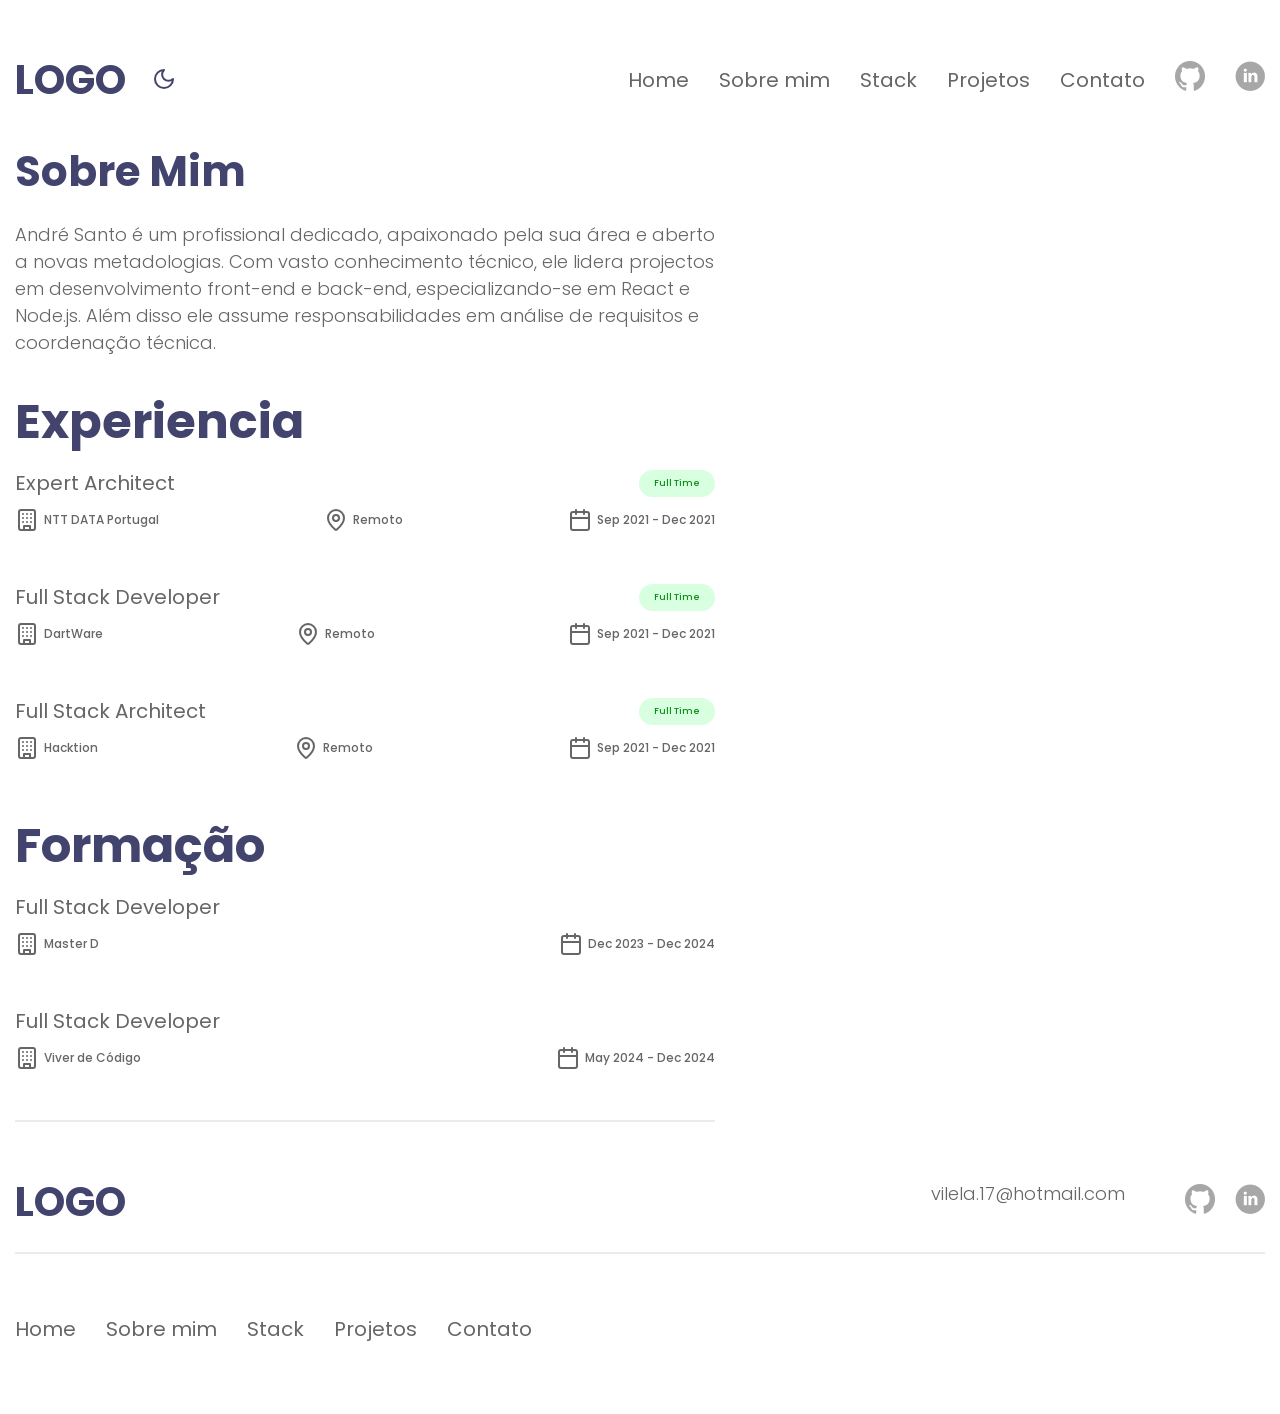
==== commit 4842bed6: "final" ====
--- a/Portofólio/src/about.html
+++ b/Portofólio/src/about.html
@@ -15,8 +15,9 @@
   <body class="about-page">
     <div class="container">
       <header class="primaryHeader">
+
         <div class="columnLeft">
-          <h2>LOGO</h2>
+          <a href="index.html">LOGO</a>
           <button id="toggleDarkMode" onclick="toggleDarkMode()">
             <svg
               xmlns="http://www.w3.org/2000/svg"
@@ -34,7 +35,9 @@
             </svg>
           </button>
         </div>
+
         <div class="columnRight">
+
           <nav>
             <ul>
               <li>
@@ -55,7 +58,7 @@
               <li>
                 <a href="https://github.com/vilela90" target="_blank">
                   <img
-                    src="assets/images/icon-github.png"
+                    src="../assets/images/icon-github.png"
                     alt="icon github"
                     width="30"
                     height="30"
@@ -68,7 +71,7 @@
                   target="_blank"
                 >
                   <img
-                    src="assets/images/icon-linkedin.png"
+                    src="../assets/images/icon-linkedin.png"
                     alt="icon linkedin"
                     width="30"
                     height="30"
@@ -77,7 +80,79 @@
               </li>
             </ul>
           </nav>
-        </div>
+
+          <div class="menumobilewrapper">
+            <button onclick="openMenuMobile()" class="btnOpenMenu"><svg xmlns="http://www.w3.org/2000/svg" height="24px" viewBox="0 -960 960 960" width="24px" ><path d="M120-240v-80h720v80H120Zm0-200v-80h720v80H120Zm0-200v-80h720v80H120Z"/></svg></button>
+            <div class="drawermenu">
+
+              <div>
+                <button onclick="closeMenuMobile()" class="closebutton"><svg xmlns="http://www.w3.org/2000/svg" height="24px" viewBox="0 -960 960 960" width="24px"><path d="m256-200-56-56 224-224-224-224 56-56 224 224 224-224 56 56-224 224 224 224-56 56-224-224-224 224Z"/></svg></button>
+                <nav>
+                  <ul>
+                    <li>
+                      <a href="index.html">Home</a>
+                    </li>
+                    <li>
+                      <a href="about.html">Sobre mim</a>
+                    </li>
+                    <li>
+                      <a href="stack.html">Stack</a>
+                    </li>
+                    <li>
+                      <a href="projects.html">Projetos</a>
+                    </li>
+                    <li>
+                      <a href="contact.html">Contato</a>
+                    </li>
+                  </ul>
+                </nav>
+              </div>
+              
+
+
+              <div class="footerWrapper">
+                    <div class="mainFooter">
+                      <div class="mainFooterColumn left">
+                        <h2>LOGO</h2>
+                      </div>
+
+                      <div class="mainFooterColumn right">
+                        <div>
+                          <a href="mailto:vilela.17@hotmail.com">vilela.17@hotmail.com</p>
+                        </div>
+                        <div>
+                          <ul>
+                            <li>
+                              <a href="https://github.com/vilela90" target="_blank">
+                                <img
+                                  src="../assets/images/icon-github.png"
+                                  alt="icon github"
+                                  width="30"
+                                  height="30"
+                                />
+                              </a>
+                            </li>
+                            <li>
+                              <a
+                                href="https://www.linkedin.com/in/andr%C3%A9-santo-fullstack-developer/"
+                                target="_blank"
+                              >
+                                <img
+                                  src="../assets/images/icon-linkedin.png"
+                                  alt="icon linkedin"
+                                  width="30"
+                                  height="30"
+                                />
+                              </a>
+                            </li>
+                          </ul>
+                        </div>
+                      </div>
+                    </div>
+            </div>
+          </div>
+
+          </div>
       </header>
       <main>
         <section class="sectionAbout">
@@ -143,7 +218,7 @@
           <header>
             <h2>Formação</h2>
           </header>
-          <ul class="expList">
+          <ul class="expList primarylist">
             <li class="expListItem">
               <div class="expFirstLine">
                 <div><h3>Full Stack Developer</h3></div>
@@ -156,7 +231,7 @@
             </li>
           </ul>
 
-          <ul class="expList">
+          <ul class="expList secondlist">
             <li class="expListItem">
               <div class="expFirstLine">
                 <div><h3>Full Stack Developer</h3></div>
--- a/Portofólio/src/css/main.css
+++ b/Portofólio/src/css/main.css
@@ -1,8 +1,3 @@
-/*
-* MAIN
-* - CSS principal do projeto
-*/
-
 @import url("_variables.css");
 
 html {
@@ -13,6 +8,8 @@
 body {
   background-color: var(--background);
   color: #fff;
+  margin: 0;
+
 }
 
 /*
@@ -21,6 +18,7 @@
 *
 */
 
+
 h1,
 h2 {
   font-weight: var(--fontWeightBold);
@@ -29,23 +27,27 @@
 h1 {
   color: var(--colorH1);
   font-size: 5.8rem;
+  margin: 0;
 }
 
 h2 {
   color: var(--colorH2);
-  font-size: 4.8rem;
+  font-size: 2.4rem;
+  margin: 0;
 }
 
 h3 {
   color: var(--colorH3);
   font-weight: var(--fontWeightRegular);
-  font-size: 3.2rem;
+  font-size: 2rem;
+  margin: 0;
 }
 
 h4 {
   color: var(--colorH4);
   font-weight: var(--fontWeightMedium);
   font-size: 2.8rem;
+  margin: 0;
 }
 
 p {
@@ -67,7 +69,7 @@
 }
 
 section {
-  margin: 200px 0;
+  margin: 100px 0;
 }
 
 /*MOBILE*/
@@ -76,6 +78,72 @@
   display: flex;
   justify-content: space-between;
   align-items: center;
+  margin-top: 10px;
+}
+
+.primaryHeader .columnLeft a{
+  font-size: 4rem;
+  font-weight: var(--fontWeightBold);
+  color: var(--colorText);
+  text-decoration: none;
+}
+
+.primaryHeader .columnRight > nav {
+  display: none;
+}
+
+.drawermenu {
+  right: -300px;
+  top: 0;
+  width: 100%;
+  max-width: calc(300px - 60px);
+  height: calc(100vh - 60px);
+  box-shadow: 0px 0px 25px 1px rgba(0,0,0,0.5);
+  position: fixed;
+  background-color: var(--background);
+  z-index: 100;
+  padding: 30px;
+  display: flex;
+  visibility: hidden;
+  transition: all 0.3s ease;
+  justify-content: space-between;
+  flex-direction: column;
+}
+
+.drawermenu.opened{
+  right: 0;
+  visibility: visible;
+}
+
+.drawermenu nav ul li a {
+  font-size: 2.4rem;
+  line-height: calc(2.4rem + 2.6rem);
+  color: var(--colorPrimaryMenu);
+  text-decoration: none;
+  width: 100%;
+  display: block;
+  border-bottom: 2px solid var(--colorBorder);
+}
+
+.drawermenu nav ul li:last-child a{
+  border-bottom: none;
+}
+
+.drawermenu nav ul {
+  list-style: none;
+  padding-left: 0;
+}
+
+
+.btnOpenMenu, .closebutton {
+  background-color: transparent;
+  border: none;
+  padding: 0;
+  cursor: pointer;
+}
+
+.btnOpenMenu svg path, .closebutton svg path {
+  fill: var(--colorBtnOpenMenu);
 }
 
 .primaryHeader .columnLeft {
@@ -96,34 +164,13 @@
   stroke: var(--colorText);
 }
 
-.primaryHeader .columnRight {
-  width: 80%;
-}
-
 .primaryHeader .columnLeft h2 {
   font-size: 4rem;
   font-weight: var(--fontWeightBold);
 }
 
-.primaryHeader .columnRight nav ul {
-  display: flex;
-  justify-content: flex-end;
-  align-items: center;
-  gap: 30px;
-}
-
-.primaryHeader .columnRight nav ul li a {
-  font-size: 2rem;
-  color: var(--colorPrimaryMenu);
-  text-decoration: none;
-}
-
-.primaryHeader .columnRight nav ul {
-  list-style: none;
-}
-
 .container {
-  width: 100%;
+  width: calc(100% - 30px);
   max-width: 1280px;
   margin: 0 auto;
 }
@@ -138,11 +185,16 @@
   max-width: 1200px;
   margin-left: auto;
   margin-right: auto;
+  gap: 30px;
+}
+
+.sectionBanner .columnLeft {
+  min-width: 50%;
 }
 
 .sectionBanner .columnLeft h1 {
-  font-size: 5.8rem;
-  line-height: 7rem;
+  font-size: clamp(2rem, 5vw, 5.8rem);
+  line-height: clamp(2.5rem, 5vw, 6.5rem);
 }
 
 .sectionBanner .columnLeft h1 span {
@@ -152,17 +204,9 @@
 }
 
 .sectionBanner .columnRight img {
-  width: calc(100% - 20px);
-  height: calc(100% - 20px);
+  width: calc(100% - 10px);
+  height: calc(100% - 10px);
   border-radius: 100%;
-  /* 
-  Caso não consigam fazer border gradient com o pseudo elemento - before:
-  Deixo uma alternativa (menos compativel com navegadores mais antigos).
-  ----------->
-  border: 5px solid;
-  border-image-slice: 1;
-  border-image-source: linear-gradient(#743ad5, #d53a9d);
-  */
 }
 
 .sectionBanner .columnRight {
@@ -172,8 +216,11 @@
   display: flex;
   justify-content: center;
   align-items: center;
-  width: 349px;
-  height: 349px;
+  max-width: 349px;
+  max-height: 349px;
+  width: 100%;
+  height: 100%;
+  aspect-ratio: 1 / 1;
 }
 
 .sectionBanner .columnRight::before {
@@ -191,7 +238,7 @@
 /*SECTION STACK*/
 
 .sectionStack header {
-  text-align: center;
+  text-align: left;
 }
 
 .sectionStack header h2 {
@@ -206,10 +253,13 @@
   justify-content: space-around;
   align-items: flex-start;
   flex-wrap: wrap;
-  column-gap: 40px;
+  column-gap: 50px;
   row-gap: 70px;
-  width: 1024px;
-  margin: 100px auto 0 auto;
+  margin: 50px auto 0 auto;
+}
+
+.sectionStack .stackImagesContainer img{
+  width: 60px;
 }
 
 .imageLight,
@@ -295,46 +345,62 @@
   fill: var(--colorAnchor);
 }
 
-/* footerWrapper
-mainFooter
-mainFooterColumn */
+.viewmore {
+  display: flex;
+  justify-content: center;
+  align-items: center;
+  margin-top: 60px;
+  margin-bottom: 100px;
+}
+
+.viewmore a {
+  color: var(--grey05) !important;
+  font-size: 2.4rem;
+  line-height: 2.6rem;
+  font-weight: var(--fontWeightMedium);
+  text-decoration: none;
+}
 
 /*FOOTER*/
 
 .footerWrapper .mainFooter {
   display: flex;
-  justify-content: space-between;
-  align-items: center;
-  border-bottom: 2px solid var(--colorBorder);
-  height: 100px;
-}
-
-/*MAIN FOOTER*/
+  justify-content: center;
+  align-items: center;
+  border-top: 2px solid var(--colorBorder);
+  border-bottom: none;
+  bottom: none;
+  flex-wrap: wrap;
+  gap: 10px;
+  padding: 40px 0;
+}
 
 .footerWrapper .mainFooter .mainFooterColumn {
   display: flex;
   align-items: center;
-}
-
-.footerWrapper .mainFooter .mainFooterColumn.left {
-  justify-content: flex-start;
+  justify-content: center;
+  flex-wrap: wrap;
+  width: 100%;
+  gap: 10px;
+}
+
+.footerWrapper .mainFooter .mainFooterColumn > div{
+  width: 100%;
+  text-align: center;
 }
 
 .footerWrapper .mainFooter .mainFooterColumn.left h2 {
   font-size: 4rem;
 }
 
-.footerWrapper .mainFooter .mainFooterColumn.right {
-  justify-content: flex-end;
-}
-
 .mainFooterColumn.right ul {
   list-style: none;
   display: flex;
   justify-content: center;
   align-items: center;
   gap: 20px;
-}
+  padding-left: 0;
+} 
 
 .mainFooterColumn.right a {
   color: var(--colorP);
@@ -343,29 +409,8 @@
   text-decoration: none;
 }
 
-/*MINI FOOTER*/
-
 .miniFooter {
-  padding: 60px 0;
-}
-
-.miniFooter nav ul {
-  display: flex;
-  justify-content: flex-start;
-  align-items: center;
-  gap: 30px;
-  padding-left: 0;
-  margin-top: 0;
-}
-
-.miniFooter nav ul li a {
-  font-size: 2rem;
-  color: var(--colorPrimaryMenu);
-  text-decoration: none;
-}
-
-.miniFooter nav ul {
-  list-style: none;
+  display: none;
 }
 
 /*
@@ -395,15 +440,20 @@
   margin: 0;
 }
 
+.about-page .expList.secondlist .expList {
+  border-bottom: none;
+}
+
 .about-page .expList .expListItem {
   padding-bottom: 20px;
-  border-bottom: 2px solid var(--colorBorder);
+  margin-bottom: 30px;
 }
 
 .about-page .expList .expFirstLine {
   display: flex;
   justify-content: space-between;
   align-items: center;
+  margin-bottom: 10px;
 }
 
 .about-page .expList .expFirstLine h3 {
@@ -438,12 +488,6 @@
 
 /*PAGE Stack*/
 
-/*.stack-page section {
-  width: 100%;
-  max-width: 700px;
-  margin: 30px 0;
-}*/
-
 .sectionStack1 header {
   text-align: left;
 }
@@ -483,31 +527,29 @@
 
 /*PAGE Projects*/
 
-.sectionProjects1 header {
+.sectionProjects header {
   text-align: left;
 }
 
-.sectionProjects1 header h2 {
+.sectionProjects header h2 {
   font-size: 4.2rem;
   font-weight: var(--fontWeightBold);
 }
-.sectionProjects1 header h3 {
+.sectionProjects header h3 {
   font-size: 2rem;
   font-weight: var(--fontWeightRegular);
 }
 
-.sectionProjects1 .projectsContainer {
+.sectionProjects .projectsContainer {
   display: flex;
   justify-content: flex-start;
   align-items: flex-start;
   flex-wrap: wrap;
-  column-gap: 40px;
-  row-gap: 60px;
-  margin-top: 100px;
+  gap: 30px;
+  margin-top: 50px;
 }
 
 .projectBox {
-  max-width: 375px;
   width: 100%;
   border-radius: 20px;
   overflow: hidden;
@@ -515,21 +557,39 @@
   box-shadow: rgba(000, 000, 000, 0.2) 0px 8px 24px;
 }
 
+.projectBox header img{
+  width: 100%;
+}
+
 .projectContent {
   padding: 30px;
 }
 
 .projectContent h4 {
+  display: -webkit-box;
+  -webkit-line-clamp: 2;
+  -webkit-box-orient: vertical;
+  overflow: hidden;
   margin: 0;
   line-height: 2.8rem;
 }
 
+.projectContent P {
+  display: -webkit-box;
+  -webkit-line-clamp: 5;
+  -webkit-box-orient: vertical;
+  overflow: hidden;
+}
+
+
 .projectActions {
   display: flex;
   justify-content: space-between;
   align-items: center;
   width: 100%;
   margin-top: 20px;
+  flex-wrap: wrap;
+  gap: 10px;
 }
 
 .projectActions .linkWithIcon {
@@ -564,7 +624,7 @@
 }
 
 .sectionContact h1 {
-  font-size: 5.8rem;
+  font-size: clamp(2.8rem, 5vw, 5.8rem);
   line-height: 7rem;
   margin-bottom: 20px;
 }
@@ -573,47 +633,96 @@
   background: var(--primaryGradient);
   background-clip: text;
   -webkit-text-fill-color: transparent;
-  font-size: 5.8rem;
+  font-size: clamp(2.8rem, 5vw, 5.8rem);
   line-height: 7rem;
   font-weight: var(--fontWeightBold);
   text-decoration: none;
 }
-
-/*MEDIA QUERIES*/
+  
+
+/*****
+MEDIA QUERIES
+*****/
+
+ /*MEDIA QUERIE FOR SECTION PROJECTS*/
+@media (min-width: 576PX){
+
+.sectionProjects header {
+  text-align: center;
+}
+
+.projectBox {
+  width: calc(50% - 20px);
+}
+
+.projectContent h4 {
+  font-size: clamp(2rem, 3vw, 2.8rem);
+}
+
+.projectContent P {
+  font-size: clamp(1.4rem, 2vw, 1.8rem);
+}
+
+
+}
 
   /*DESKTOP*/
 @media (min-width: 769PX){
-.primaryHeader {
-  display: flex;
-  justify-content: space-between;
-  align-items: center;
-}
-
-.primaryHeader .columnLeft {
-  width: 20%;
-  display: flex;
-  justify-content: flex-start;
-  align-items: center;
-  gap: 20px;
-}
-
-.primaryHeader .columnLeft button {
-  background-color: transparent;
-  border: none;
-  cursor: pointer;
-}
-
-.primaryHeader .columnLeft button svg {
-  stroke: var(--colorText);
+
+  /*TIPOGRAFIA*/
+
+h1 {
+  font-size: 5.8rem;
+}
+
+h2 {
+  font-size: 4.8rem;
+}
+
+h3 {
+  font-size: 3.2rem;
+}
+
+h4 {
+  font-size: 2.8rem;
+}
+
+p {
+  font-size: 1.8rem;
+}
+
+small {
+  font-size: 1.4rem;
+}
+
+strong {
+  font-size: 1.6rem;
+}
+
+section {
+  margin: 200px 0;
+}
+
+.primaryHeader{
+  margin-top: 50px;
+}
+
+.primaryHeader .columnRight .btnOpenMenu {
+  display: none;
 }
 
 .primaryHeader .columnRight {
   width: 80%;
 }
 
-.primaryHeader .columnLeft h2 {
-  font-size: 4rem;
-  font-weight: var(--fontWeightBold);
+.primaryHeader .columnRight nav {
+  display: flex;
+  justify-content: end;
+  align-items: start;
+}
+
+.drawermenu {
+  display: none;
 }
 
 .primaryHeader .columnRight nav ul {
@@ -633,70 +742,12 @@
   list-style: none;
 }
 
-.container {
-  width: 100%;
-  max-width: 1280px;
-  margin: 0 auto;
-}
-
 /*SECTION BANNER*/
-
-.sectionBanner {
-  display: flex;
-  justify-content: space-between;
-  align-items: center;
-  width: 100%;
-  max-width: 1200px;
-  margin-left: auto;
-  margin-right: auto;
-}
-
-.sectionBanner .columnLeft h1 {
-  font-size: 5.8rem;
-  line-height: 7rem;
-}
-
-.sectionBanner .columnLeft h1 span {
-  background: var(--primaryGradient);
-  background-clip: text;
-  -webkit-text-fill-color: transparent;
-}
 
 .sectionBanner .columnRight img {
   width: calc(100% - 20px);
   height: calc(100% - 20px);
-  border-radius: 100%;
-  /* 
-  Caso não consigam fazer border gradient com o pseudo elemento - before:
-  Deixo uma alternativa (menos compativel com navegadores mais antigos).
-  ----------->
-  border: 5px solid;
-  border-image-slice: 1;
-  border-image-source: linear-gradient(#743ad5, #d53a9d);
-  */
-}
-
-.sectionBanner .columnRight {
-  position: relative;
-  border-radius: 100%;
-  overflow: hidden;
-  display: flex;
-  justify-content: center;
-  align-items: center;
-  width: 349px;
-  height: 349px;
-}
-
-.sectionBanner .columnRight::before {
-  content: "";
-  width: 100%;
-  height: 100%;
-  background: var(--primaryGradient);
-  left: 0;
-  top: 0;
-  position: absolute;
-  z-index: -1;
-  transform: rotate(-90deg);
+
 }
 
 /*SECTION STACK*/
@@ -705,23 +756,15 @@
   text-align: center;
 }
 
-.sectionStack header h2 {
-  margin-bottom: 10px;
-}
-.sectionStack header h3 {
-  margin-top: 0;
-}
-
 .sectionStack .stackImagesContainer {
-  display: flex;
-  justify-content: space-around;
-  align-items: flex-start;
-  flex-wrap: wrap;
-  column-gap: 40px;
-  row-gap: 70px;
-  width: 1024px;
-  margin: 100px auto 0 auto;
-}
+  column-gap: 100px;
+   margin: 100px auto 0 auto;
+}
+
+.sectionStack .stackImagesContainer img{
+  width: 120px;
+}
+
 
 .imageLight,
 .imageDark {
@@ -738,125 +781,50 @@
 
 /*SECTION PROJECTS*/
 
-.sectionProjects header {
-  text-align: center;
-}
-
-.sectionProjects header h2 {
-  margin-bottom: 10px;
-}
-.sectionProjects header h3 {
-  margin-top: 0;
+.projectBox {
+  width: calc(33.333% - 20px);
+}
+
+.projectContent h4 {
+  font-size: clamp(1.9rem, 2.5vw, 2.8rem);
 }
 
 .sectionProjects .projectsContainer {
-  display: flex;
-  justify-content: flex-start;
-  align-items: flex-start;
-  flex-wrap: wrap;
-  column-gap: 40px;
-  row-gap: 60px;
+  justify-content: center;
+  align-items: center;
   margin-top: 100px;
 }
 
-.projectBox {
-  max-width: 375px;
-  width: 100%;
-  border-radius: 20px;
-  overflow: hidden;
-  background-color: var(--backgroundProjectBox);
-  box-shadow: rgba(000, 000, 000, 0.2) 0px 8px 24px;
-}
-
-.projectContent {
-  padding: 30px;
-}
-
-.projectContent h4 {
-  margin: 0;
-  line-height: 2.8rem;
-}
-
-.projectActions {
-  display: flex;
+
+/*FOOTER*/
+
+.footerWrapper .mainFooter {
   justify-content: space-between;
-  align-items: center;
-  width: 100%;
-  margin-top: 20px;
-}
-
-.projectActions .linkWithIcon {
-  display: flex;
-  align-items: center;
-  gap: 10px;
-}
-
-.projectActions .linkWithIcon a {
-  color: var(--colorAnchor);
-  text-decoration: underline;
-  font-size: 1.6rem;
-  font-weight: var(--fontWeightRegular);
-}
-
-.projectActions .linkWithIcon:first-child svg path {
-  stroke: var(--colorAnchor);
-}
-
-.projectActions .linkWithIcon:last-child svg path {
-  fill: var(--colorAnchor);
-}
-
-/* footerWrapper
-mainFooter
-mainFooterColumn */
-
-/*FOOTER*/
-
-.footerWrapper .mainFooter {
-  display: flex;
+  border-bottom: 2px solid var(--colorBorder);
+  border-top: none;
+  height: 100px;
+  gap: initial;
+  padding: initial
+}
+
+.footerWrapper .mainFooter .mainFooterColumn {
+  flex-wrap: initial;
+  width: initial;
   justify-content: space-between;
-  align-items: center;
-  border-bottom: 2px solid var(--colorBorder);
-  height: 100px;
-}
-
-/*MAIN FOOTER*/
-
-.footerWrapper .mainFooter .mainFooterColumn {
-  display: flex;
-  align-items: center;
-}
-
-.footerWrapper .mainFooter .mainFooterColumn.left {
-  justify-content: flex-start;
-}
-
-.footerWrapper .mainFooter .mainFooterColumn.left h2 {
-  font-size: 4rem;
-}
-
-.footerWrapper .mainFooter .mainFooterColumn.right {
-  justify-content: flex-end;
+  gap: initial;
+}
+
+.footerWrapper .mainFooter .mainFooterColumn > div{
+  width: initial;
+  text-align: initial;
 }
 
 .mainFooterColumn.right ul {
-  list-style: none;
-  display: flex;
-  justify-content: center;
-  align-items: center;
-  gap: 20px;
-}
-
-.mainFooterColumn.right a {
-  color: var(--colorP);
-  font-weight: var(--fontWeightLight);
-  font-size: 1.8rem;
-  text-decoration: none;
-}
-
-/*MINI FOOTER*/
+  padding-left: 40px;
+} 
 
 .miniFooter {
+  display: block;
   padding: 60px 0;
 }
 
@@ -879,81 +847,18 @@
   list-style: none;
 }
 
+
 /*
 * PAGES
 */
 
 /*PAGE About*/
-.about-page section {
-  width: 100%;
-  max-width: 700px;
-  margin: 30px 0;
-}
-
-.about-page section header h2 {
-  margin-bottom: 10px;
-}
-
-.about-page section.sectionAbout h1 {
-  font-size: 4.2rem;
-  font-weight: var(--fontWeightBold);
-}
-
-.about-page .expList {
-  color: var(--colorP);
-  list-style: none;
-  padding-left: 0;
-  margin: 0;
-}
-
-.about-page .expList .expListItem {
-  padding-bottom: 20px;
+
+.about-page .expList.secondlist {
   border-bottom: 2px solid var(--colorBorder);
 }
 
-.about-page .expList .expFirstLine {
-  display: flex;
-  justify-content: space-between;
-  align-items: center;
-}
-
-.about-page .expList .expFirstLine h3 {
-  font-size: 2rem;
-  font-weight: var(--fontWeightRegular);
-}
-
-.about-page .expBadge {
-  background-color: var(--green02);
-  color: var(--green01);
-  padding: 7px 15px;
-  border-radius: 100px;
-  cursor: default;
-  font-size: 0.9rem;
-  font-weight: var(--fontWeightMedium);
-}
-
-.about-page .expList .expSecondLine {
-  display: flex;
-  justify-content: space-between;
-  align-items: center;
-  font-size: 1.2rem;
-  font-weight: var(--fontWeightMedium);
-  color: var(--colorP);
-}
-
-.about-page .expList .expSecondLine > div {
-  display: flex;
-  align-items: center;
-  gap: 5px;
-}
-
 /*PAGE Stack*/
-
-/*.stack-page section {
-  width: 100%;
-  max-width: 700px;
-  margin: 30px 0;
-}*/
 
 .sectionStack1 header {
   text-align: left;
@@ -992,101 +897,12 @@
   display: inline-block !important;
 }
 
-/*PAGE Projects*/
-
-.sectionProjects1 header {
-  text-align: left;
-}
-
-.sectionProjects1 header h2 {
-  font-size: 4.2rem;
-  font-weight: var(--fontWeightBold);
-}
-.sectionProjects1 header h3 {
-  font-size: 2rem;
-  font-weight: var(--fontWeightRegular);
-}
-
-.sectionProjects1 .projectsContainer {
-  display: flex;
-  justify-content: flex-start;
-  align-items: flex-start;
-  flex-wrap: wrap;
-  column-gap: 40px;
-  row-gap: 60px;
-  margin-top: 100px;
-}
-
-.projectBox {
-  max-width: 375px;
-  width: 100%;
-  border-radius: 20px;
-  overflow: hidden;
-  background-color: var(--backgroundProjectBox);
-  box-shadow: rgba(000, 000, 000, 0.2) 0px 8px 24px;
-}
-
-.projectContent {
-  padding: 30px;
-}
-
-.projectContent h4 {
-  margin: 0;
-  line-height: 2.8rem;
-}
-
-.projectActions {
-  display: flex;
-  justify-content: space-between;
-  align-items: center;
-  width: 100%;
-  margin-top: 20px;
-}
-
-.projectActions .linkWithIcon {
-  display: flex;
-  align-items: center;
-  gap: 10px;
-}
-
-.projectActions .linkWithIcon a {
-  color: var(--colorAnchor);
-  text-decoration: underline;
-  font-size: 1.6rem;
-  font-weight: var(--fontWeightRegular);
-}
-
-.projectActions .linkWithIcon:first-child svg path {
-  stroke: var(--colorAnchor);
-}
-
-.projectActions .linkWithIcon:last-child svg path {
-  fill: var(--colorAnchor);
-}
-
-/*PAGE Contact*/
-
-.sectionContact {
-  margin: 200px 0;
-}
-
-.sectionContact div{
+/*PAGE Stack*/
+
+.sectionStack1 header {
   text-align: center;
-}
-
-.sectionContact h1 {
-  font-size: 5.8rem;
-  line-height: 7rem;
-  margin-bottom: 20px;
-}
-
-.sectionContact a{
-  background: var(--primaryGradient);
-  background-clip: text;
-  -webkit-text-fill-color: transparent;
-  font-size: 5.8rem;
-  line-height: 7rem;
-  font-weight: var(--fontWeightBold);
-  text-decoration: none;
-}
+  justify-content: center;
+}
+
+
   }
